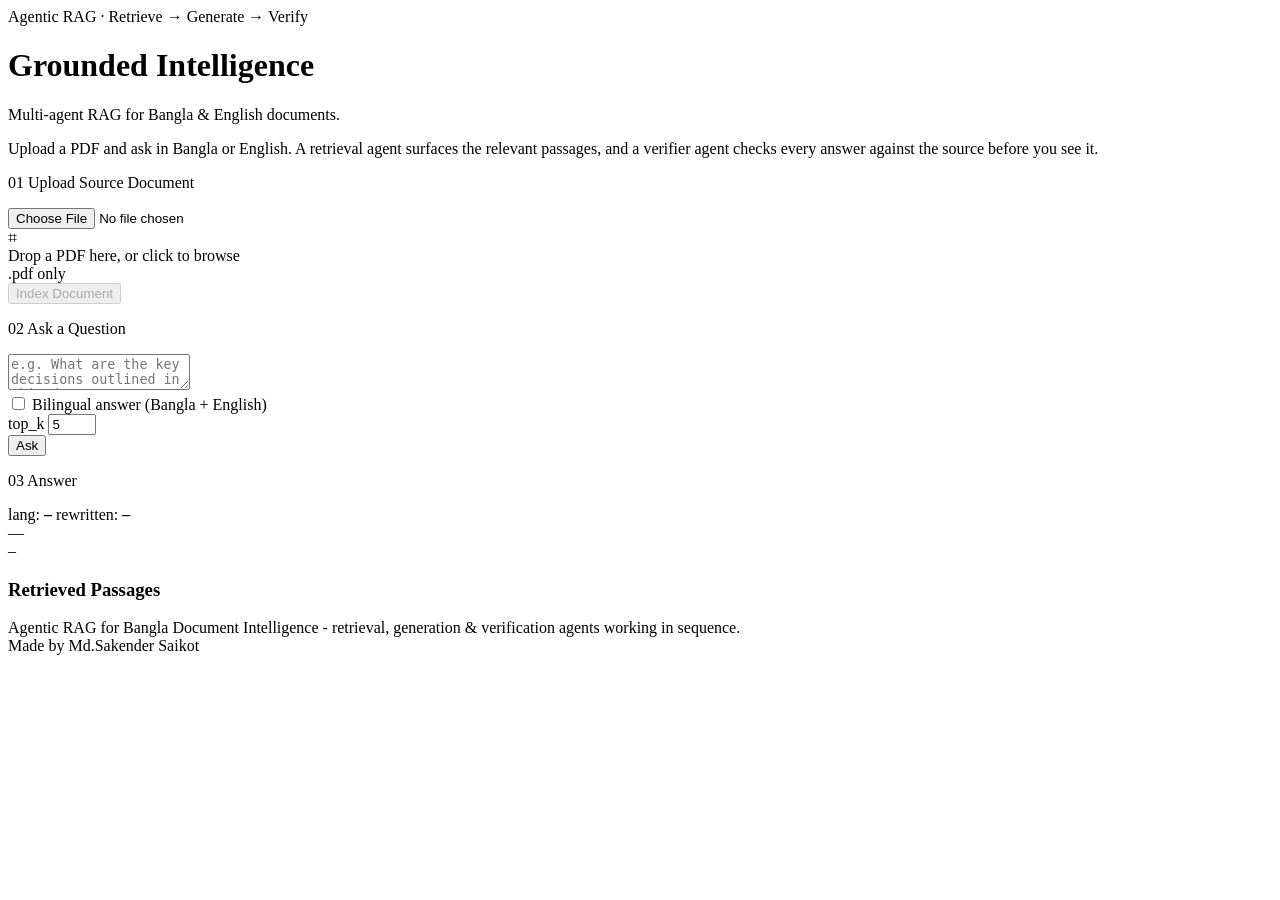
==== index.html @ b20297ab "added UI files" ====
<!DOCTYPE html>
<html lang="en">

<head>
  <meta charset="UTF-8">
  <meta name="viewport" content="width=device-width, initial-scale=1.0">
  <title>Grounded Intelligence · Agentic RAG for Bangla &amp; English Documents</title>
  <link rel="preconnect" href="https://fonts.googleapis.com">
  <link
    href="https://fonts.googleapis.com/css2?family=Noto+Serif+Bengali:wght@400;600;700&family=Newsreader:ital,wght@0,400;0,500;1,400&family=Hind+Siliguri:wght@400;500;600&family=Inter:wght@400;500;600;700&family=JetBrains+Mono:wght@400;500&display=swap"
    rel="stylesheet">
  <link rel="stylesheet" href="/static/style.css">
</head>

<body>
  <div class="wrap">

    <div class="hero">
      <div class="eyebrow">Agentic RAG · Retrieve → Generate → Verify</div>
      <h1>Grounded Intelligence</h1>
      <p class="hero-en">Multi-agent RAG for Bangla &amp; English documents.</p>
      <p class="hero-desc">Upload a PDF and ask in Bangla or English. A retrieval agent surfaces the relevant passages,
        and a verifier agent checks every answer against the source before you see it.</p>
    </div>

    <div class="card">
      <p class="card-title"><span class="num">01</span> Upload Source Document</p>
      <label class="dropzone" id="dropzone">
        <input type="file" id="fileInput" accept="application/pdf">
        <div class="dz-icon">⌗</div>
        <div class="dz-label">Drop a PDF here, or click to browse</div>
        <div class="dz-sub">.pdf only</div>
      </label>
      <div id="fileChipHolder"></div>
      <div class="row">
        <button class="primary" id="uploadBtn" disabled>Index Document</button>
        <div class="status" id="uploadStatus"></div>
      </div>
    </div>

    <div class="card">
      <p class="card-title"><span class="num">02</span> Ask a Question</p>
      <textarea id="question" placeholder="e.g. What are the key decisions outlined in this document?"></textarea>
      <div class="row">
        <label class="toggle">
          <input type="checkbox" id="bilingual">
          <span class="switch"></span>
          <span>Bilingual answer (Bangla + English)</span>
        </label>
        <div class="topk">
          <span>top_k</span>
          <input type="number" id="topK" value="5" min="1" max="20">
        </div>
        <div class="composer-actions">
          <button class="primary" id="askBtn">Ask</button>
        </div>
      </div>
      <div class="status" id="queryStatus"></div>
    </div>

    <div class="card results" id="results">
      <p class="card-title"><span class="num">03</span> Answer</p>
      <div class="answer-row">
        <div class="answer-text">
          <div class="bn-answer" id="answerText"></div>
          <div class="meta-line">
            <span>lang: <b id="detLang">–</b></span>
            <span>rewritten: <b id="rewritten">–</b></span>
          </div>
          <div id="retryFlagHolder"></div>
          <div id="claimsHolder"></div>
        </div>
        <div class="seal" id="seal">
          <div class="label" id="sealLabel">—</div>
          <div class="pct" id="sealPct">–</div>
        </div>
      </div>

      <div class="evidence">
        <h3>Retrieved Passages</h3>
        <div id="chunkList"></div>
      </div>
    </div>

    <footer>Agentic RAG for Bangla Document Intelligence - retrieval, generation &amp; verification agents working in
      sequence.</footer>
    <footer>Made by Md.Sakender Saikot</footer>
  </div>

  <script src="/static/script.js"></script>
</body>

</html>
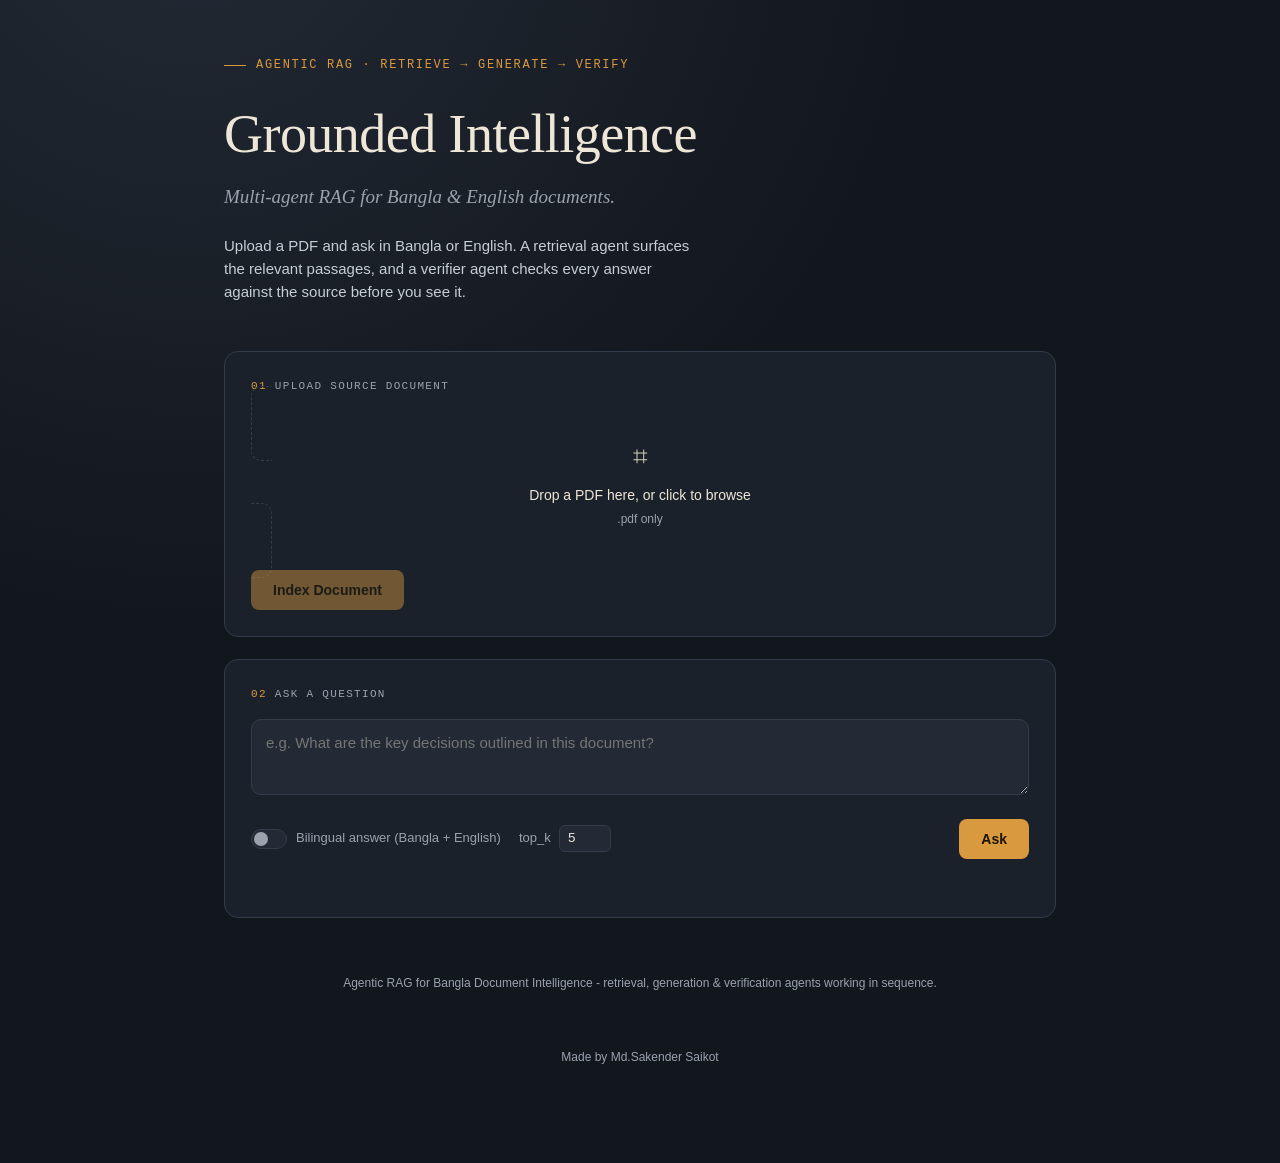
==== commit 14e80a76: "Fix file paths and update stylesheet links in index.html Updated stylesheet links and adjusted file " ====
--- a/index.html
+++ b/index.html
@@ -9,7 +9,7 @@
   <link
     href="https://fonts.googleapis.com/css2?family=Noto+Serif+Bengali:wght@400;600;700&family=Newsreader:ital,wght@0,400;0,500;1,400&family=Hind+Siliguri:wght@400;500;600&family=Inter:wght@400;500;600;700&family=JetBrains+Mono:wght@400;500&display=swap"
     rel="stylesheet">
-  <link rel="stylesheet" href="/static/style.css">
+  <link rel="stylesheet" href="style.css">
 </head>
 
 <body>
@@ -87,7 +87,7 @@
     <footer>Made by Md.Sakender Saikot</footer>
   </div>
 
-  <script src="/static/script.js"></script>
+  <script src="script.js"></script>
 </body>
 
-</html>+</html>
--- a/style.css
+++ b/style.css
@@ -0,0 +1,504 @@
+  :root {
+    --ink: #12161d;
+    --surface: #1b212a;
+    --surface-raised: #232a35;
+    --line: #333c49;
+    --paper: #eee7d8;
+    --paper-dim: #9aa2ae;
+    --marigold: #d99a3f;
+    --marigold-soft: #d99a3f33;
+    --teal: #2f8f76;
+    --teal-soft: #2f8f7633;
+    --rust: #c15c4a;
+    --rust-soft: #c15c4a33;
+  }
+
+  * {
+    box-sizing: border-box;
+  }
+
+  body {
+    margin: 0;
+    background:
+      radial-gradient(circle at 15% -10%, #232a35 0%, transparent 45%),
+      var(--ink);
+    color: var(--paper);
+    font-family: 'Inter', 'Hind Siliguri', sans-serif;
+    line-height: 1.55;
+  }
+
+  .bn {
+    font-family: 'Hind Siliguri', 'Inter', sans-serif;
+  }
+
+  .wrap {
+    max-width: 880px;
+    margin: 0 auto;
+    padding: 56px 24px 96px;
+  }
+
+  /* ---- Hero ---- */
+  .hero {
+    margin-bottom: 48px;
+    position: relative;
+  }
+
+  .eyebrow {
+    font-family: 'JetBrains Mono', monospace;
+    font-size: 12px;
+    letter-spacing: .14em;
+    text-transform: uppercase;
+    color: var(--marigold);
+    display: flex;
+    align-items: center;
+    gap: 10px;
+    margin-bottom: 18px;
+  }
+
+  .eyebrow::before {
+    content: '';
+    width: 22px;
+    height: 1px;
+    background: var(--marigold);
+  }
+
+  h1 {
+    font-family: 'Newsreader', serif;
+    font-weight: 500;
+    letter-spacing: -.01em;
+    font-size: clamp(34px, 5.2vw, 54px);
+    margin: 0 0 6px;
+    color: var(--paper);
+  }
+
+  .hero-en {
+    font-family: 'Newsreader', serif;
+    font-style: italic;
+    font-size: 19px;
+    color: var(--paper-dim);
+    margin: 0 0 22px;
+  }
+
+  .hero-desc {
+    max-width: 56ch;
+    color: #c7cdd6;
+    font-size: 15px;
+  }
+
+  /* ---- Cards ---- */
+  .card {
+    background: var(--surface);
+    border: 1px solid var(--line);
+    border-radius: 14px;
+    padding: 26px;
+    margin-bottom: 22px;
+  }
+
+  .card-title {
+    font-family: 'JetBrains Mono', monospace;
+    font-size: 11px;
+    letter-spacing: .12em;
+    text-transform: uppercase;
+    color: var(--paper-dim);
+    margin: 0 0 16px;
+    display: flex;
+    align-items: center;
+    gap: 8px;
+  }
+
+  .card-title .num {
+    color: var(--marigold);
+  }
+
+  /* ---- Upload dropzone (ledger-slot style) ---- */
+  .dropzone {
+    border: 1.5px dashed var(--line);
+    border-radius: 10px;
+    padding: 28px 20px;
+    text-align: center;
+    cursor: pointer;
+    transition: border-color .2s, background .2s;
+    position: relative;
+  }
+
+  .dropzone:hover,
+  .dropzone.drag {
+    border-color: var(--marigold);
+    background: var(--marigold-soft);
+  }
+
+  .dropzone input {
+    display: none;
+  }
+
+  .dz-icon {
+    font-size: 26px;
+    margin-bottom: 8px;
+    opacity: .85;
+  }
+
+  .dz-label {
+    font-size: 14px;
+    color: var(--paper);
+  }
+
+  .dz-sub {
+    font-size: 12px;
+    color: var(--paper-dim);
+    margin-top: 4px;
+  }
+
+  .file-chip {
+    display: inline-flex;
+    align-items: center;
+    gap: 8px;
+    background: var(--surface-raised);
+    border: 1px solid var(--line);
+    border-radius: 20px;
+    padding: 6px 14px;
+    font-size: 13px;
+    margin-top: 14px;
+  }
+
+  .file-chip .dot {
+    width: 6px;
+    height: 6px;
+    border-radius: 50%;
+    background: var(--teal);
+  }
+
+  /* ---- Buttons ---- */
+  button.primary {
+    background: var(--marigold);
+    color: #1b1400;
+    border: none;
+    font-weight: 600;
+    font-size: 14px;
+    padding: 12px 22px;
+    border-radius: 8px;
+    cursor: pointer;
+    transition: transform .12s, box-shadow .12s;
+  }
+
+  button.primary:hover {
+    box-shadow: 0 4px 18px var(--marigold-soft);
+    transform: translateY(-1px);
+  }
+
+  button.primary:disabled {
+    opacity: .45;
+    cursor: not-allowed;
+    transform: none;
+    box-shadow: none;
+  }
+
+  button.primary:focus-visible {
+    outline: 2px solid var(--paper);
+    outline-offset: 2px;
+  }
+
+  /* ---- Query composer ---- */
+  textarea {
+    width: 100%;
+    background: var(--surface-raised);
+    border: 1px solid var(--line);
+    border-radius: 10px;
+    color: var(--paper);
+    font-family: 'Hind Siliguri', 'Inter', sans-serif;
+    font-size: 15px;
+    padding: 14px;
+    resize: vertical;
+    min-height: 76px;
+  }
+
+  textarea:focus-visible {
+    outline: 2px solid var(--marigold);
+    outline-offset: 1px;
+  }
+
+  .row {
+    display: flex;
+    align-items: center;
+    gap: 18px;
+    margin-top: 16px;
+    flex-wrap: wrap;
+  }
+
+  .toggle {
+    display: flex;
+    align-items: center;
+    gap: 9px;
+    font-size: 13px;
+    color: var(--paper-dim);
+    cursor: pointer;
+    user-select: none;
+  }
+
+  .switch {
+    width: 36px;
+    height: 20px;
+    border-radius: 12px;
+    background: var(--surface-raised);
+    border: 1px solid var(--line);
+    position: relative;
+    transition: background .15s;
+  }
+
+  .switch::after {
+    content: '';
+    position: absolute;
+    top: 2px;
+    left: 2px;
+    width: 14px;
+    height: 14px;
+    border-radius: 50%;
+    background: var(--paper-dim);
+    transition: transform .15s, background .15s;
+  }
+
+  input:checked+.switch {
+    background: var(--teal-soft);
+    border-color: var(--teal);
+  }
+
+  input:checked+.switch::after {
+    transform: translateX(16px);
+    background: var(--teal);
+  }
+
+  input[type=checkbox] {
+    display: none;
+  }
+
+  .topk {
+    display: flex;
+    align-items: center;
+    gap: 8px;
+    font-size: 13px;
+    color: var(--paper-dim);
+  }
+
+  .topk input[type=number] {
+    width: 52px;
+    background: var(--surface-raised);
+    border: 1px solid var(--line);
+    color: var(--paper);
+    border-radius: 6px;
+    padding: 5px 8px;
+    font-family: 'JetBrains Mono', monospace;
+  }
+
+  .composer-actions {
+    margin-left: auto;
+    display: flex;
+    gap: 10px;
+  }
+
+  /* ---- Status line ---- */
+  .status {
+    font-family: 'JetBrains Mono', monospace;
+    font-size: 12px;
+    color: var(--paper-dim);
+    display: flex;
+    align-items: center;
+    gap: 8px;
+    min-height: 18px;
+    margin-top: 14px;
+  }
+
+  .spinner {
+    width: 12px;
+    height: 12px;
+    border-radius: 50%;
+    border: 2px solid var(--line);
+    border-top-color: var(--marigold);
+    animation: spin .7s linear infinite;
+  }
+
+  @keyframes spin {
+    to {
+      transform: rotate(360deg);
+    }
+  }
+
+  .err {
+    color: var(--rust);
+  }
+
+  /* ---- Results ---- */
+  .results {
+    display: none;
+  }
+
+  .results.show {
+    display: block;
+    animation: rise .35s ease;
+  }
+
+  @keyframes rise {
+    from {
+      opacity: 0;
+      transform: translateY(8px);
+    }
+
+    to {
+      opacity: 1;
+      transform: none;
+    }
+  }
+
+  .answer-row {
+    display: flex;
+    gap: 22px;
+    align-items: flex-start;
+  }
+
+  .answer-text {
+    flex: 1;
+    font-size: 16px;
+  }
+
+  .answer-text .bn-answer {
+    font-family: 'Hind Siliguri', sans-serif;
+  }
+
+  .meta-line {
+    font-family: 'JetBrains Mono', monospace;
+    font-size: 11px;
+    color: var(--paper-dim);
+    margin-top: 14px;
+    display: flex;
+    gap: 16px;
+    flex-wrap: wrap;
+  }
+
+  .meta-line b {
+    color: var(--paper);
+    font-weight: 500;
+  }
+
+  /* ---- Signature element: the grounding seal ---- */
+  .seal {
+    flex-shrink: 0;
+    width: 88px;
+    height: 88px;
+    border-radius: 50%;
+    display: flex;
+    align-items: center;
+    justify-content: center;
+    flex-direction: column;
+    border: 2px solid var(--teal);
+    color: var(--teal);
+    font-family: 'JetBrains Mono', monospace;
+    transform: rotate(-8deg) scale(0.6);
+    opacity: 0;
+    transition: transform .5s cubic-bezier(.2, 1.4, .4, 1), opacity .4s;
+    position: relative;
+  }
+
+  .seal.stamped {
+    transform: rotate(-8deg) scale(1);
+    opacity: 1;
+  }
+
+  .seal.warn {
+    border-color: var(--rust);
+    color: var(--rust);
+  }
+
+  .seal::before {
+    content: '';
+    position: absolute;
+    inset: 5px;
+    border: 1px dashed currentColor;
+    border-radius: 50%;
+    opacity: .5;
+  }
+
+  .seal .label {
+    font-size: 9px;
+    letter-spacing: .08em;
+    text-transform: uppercase;
+  }
+
+  .seal .pct {
+    font-size: 20px;
+    font-weight: 600;
+    margin-top: 2px;
+  }
+
+  /* ---- Evidence stack ---- */
+  .evidence {
+    margin-top: 26px;
+  }
+
+  .evidence h3 {
+    font-family: 'JetBrains Mono', monospace;
+    font-size: 11px;
+    letter-spacing: .1em;
+    text-transform: uppercase;
+    color: var(--paper-dim);
+    margin: 0 0 12px;
+  }
+
+  .chunk {
+    background: var(--surface-raised);
+    border: 1px solid var(--line);
+    border-left: 3px solid var(--marigold);
+    border-radius: 8px;
+    padding: 14px 16px;
+    margin-bottom: 10px;
+    font-size: 13.5px;
+    color: #d7dbe1;
+  }
+
+  .chunk-head {
+    display: flex;
+    justify-content: space-between;
+    align-items: center;
+    font-family: 'JetBrains Mono', monospace;
+    font-size: 11px;
+    color: var(--paper-dim);
+    margin-bottom: 8px;
+  }
+
+  .chunk-head .score {
+    color: var(--marigold);
+  }
+
+  .claims {
+    margin-top: 16px;
+    padding: 12px 14px;
+    border-radius: 8px;
+    background: var(--rust-soft);
+    border: 1px solid var(--rust);
+    font-size: 13px;
+  }
+
+  .claims b {
+    color: var(--rust);
+    display: block;
+    margin-bottom: 6px;
+    font-size: 11px;
+    text-transform: uppercase;
+    letter-spacing: .08em;
+    font-family: 'JetBrains Mono', monospace;
+  }
+
+  .retry-flag {
+    display: inline-block;
+    margin-top: 12px;
+    font-size: 11px;
+    font-family: 'JetBrains Mono', monospace;
+    color: var(--marigold);
+    border: 1px solid var(--marigold);
+    border-radius: 20px;
+    padding: 3px 10px;
+  }
+
+  footer {
+    text-align: center;
+    color: var(--paper-dim);
+    font-size: 12px;
+    margin-top: 56px;
+  }
